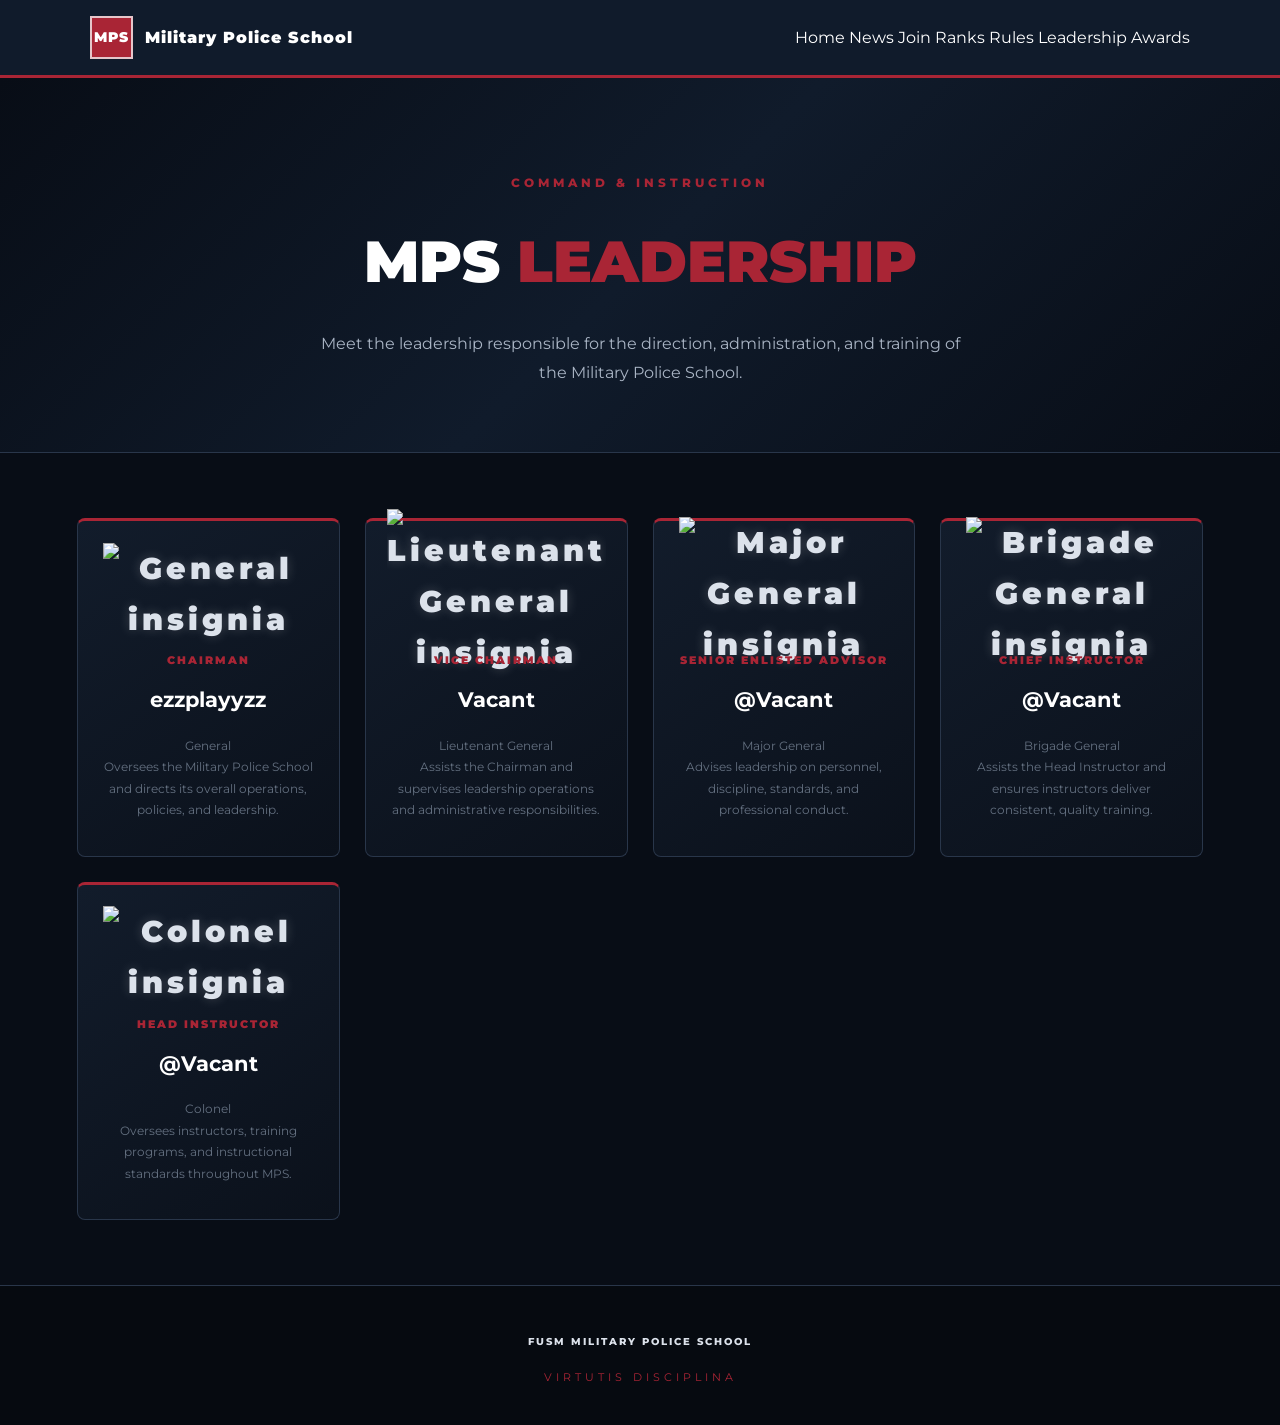
==== index.html @ f91bc8b9 "Update index.html" ====
<!DOCTYPE html>
<html lang="en">
<head>
  <meta charset="UTF-8">
  <meta name="viewport" content="width=device-width, initial-scale=1.0">

  <title>MPS | Leadership</title>

  <link rel="stylesheet" href="style.css">
</head>

<body>

<!-- NAVIGATION -->
<header class="topbar">
  <div class="brand">
    <span class="brand-mark">MPS</span>
    <span>Military Police School</span>
  </div>

  <nav class="nav-links">
    <a href="index.html">Home</a>
    <a href="news.html">News</a>
    <a href="join.html">Join</a>
    <a href="ranks.html">Ranks</a>
    <a href="rules.html">Rules</a>
    <a href="leadership.html" class="active">Leadership</a>
    <a href="awards.html">Awards</a>
  </nav>
</header>


<!-- LEADERSHIP HERO -->
<section class="leadership-hero">

  <span class="section-label">
    COMMAND & INSTRUCTION
  </span>

  <h1>MPS <span>LEADERSHIP</span></h1>

  <p>
    Meet the leadership responsible for the direction,
    administration, and training of the Military Police School.
  </p>

</section>


<!-- LEADERSHIP CARDS -->
<section class="leadership-section">

  <div class="leadership-grid">


    <!-- CHAIRMAN -->
    <div class="leader-card">

      <div class="leader-insignia">
        <img src="images/general.png"
             alt="General insignia">
      </div>

      <span class="leader-position">
        CHAIRMAN
      </span>

      <h2>ezzplayyzz</h2>

      <p class="leader-rank">
        General
      </p>

      <p class="leader-description">
        Oversees the Military Police School and directs
        its overall operations, policies, and leadership.
      </p>

    </div>


    <!-- VICE CHAIRMAN -->
    <div class="leader-card">

      <div class="leader-insignia">
        <img src="images/lieutenant-general.png"
             alt="Lieutenant General insignia">
      </div>

      <span class="leader-position">
        VICE CHAIRMAN
      </span>

      <h2>Vacant</h2>

      <p class="leader-rank">
        Lieutenant General
      </p>

      <p class="leader-description">
        Assists the Chairman and supervises leadership
        operations and administrative responsibilities.
      </p>

    </div>


    <!-- SENIOR ENLISTED ADVISOR -->
    <div class="leader-card">

      <div class="leader-insignia">
        <img src="images/major-general.png"
             alt="Major General insignia">
      </div>

      <span class="leader-position">
        SENIOR ENLISTED ADVISOR
      </span>

      <h2>@Vacant</h2>

      <p class="leader-rank">
        Major General
      </p>

      <p class="leader-description">
        Advises leadership on personnel, discipline,
        standards, and professional conduct.
      </p>

    </div>


    <!-- CHIEF INSTRUCTOR -->
    <div class="leader-card">

      <div class="leader-insignia">
        <img src="images/brigade-general.png"
             alt="Brigade General insignia">
      </div>

      <span class="leader-position">
        CHIEF INSTRUCTOR
      </span>

      <h2>@Vacant</h2>

      <p class="leader-rank">
        Brigade General
      </p>

      <p class="leader-description">
        Assists the Head Instructor and ensures instructors
        deliver consistent, quality training.
      </p>

    </div>


    <!-- HEAD INSTRUCTOR -->
    <div class="leader-card">

      <div class="leader-insignia">
        <img src="images/colonel.png"
             alt="Colonel insignia">
      </div>

      <span class="leader-position">
        HEAD INSTRUCTOR
      </span>

      <h2>@Vacant</h2>

      <p class="leader-rank">
        Colonel
      </p>

      <p class="leader-description">
        Oversees instructors, training programs,
        and instructional standards throughout MPS.
      </p>

    </div>


  </div>

</section>


<!-- FOOTER -->
<footer class="site-footer">

  <p>FUSM MILITARY POLICE SCHOOL</p>

  <span>VIRTUTIS DISCIPLINA</span>

</footer>

</body>
</html>
---- style.css ----
@import url('https://fonts.googleapis.com/css2?family=Montserrat:wght@400;500;600;700;800;900&display=swap');

:root {
  --navy: #101b2b;
  --navy-light: #19283d;
  --red: #a92535;
  --red-dark: #801c2a;
  --white: #ffffff;
  --light: #f2f4f7;
  --muted: #aeb8c5;
  --ink: #172235;
}

* {
  box-sizing: border-box;
  margin: 0;
  padding: 0;
}

html {
  scroll-behavior: smooth;
}

body {
  font-family: 'Montserrat', Arial, sans-serif;
  color: var(--ink);
  background: var(--white);
  line-height: 1.7;
}

a {
  color: inherit;
  text-decoration: none;
}

.topbar {
  min-height: 78px;
  padding: 0 7%;
  display: flex;
  align-items: center;
  justify-content: space-between;
  gap: 25px;
  background: var(--navy);
  color: var(--white);
  border-bottom: 3px solid var(--red);
  position: relative;
  z-index: 10;
}

.brand {
  display: flex;
  align-items: center;
  gap: 12px;
  font-weight: 900;
  letter-spacing: 1px;
}

.brand small {
  display: block;
  font-size: 9px;
  color: var(--muted);
  letter-spacing: 1.5px;
}

.brand-mark {
  width: 43px;
  height: 43px;
  display: grid;
  place-items: center;
  background: var(--red);
  border: 2px solid #e5c6ca;
  font-size: 14px;
  font-weight: 900;
}

.nav {
  display: flex;
  align-items: center;
  gap: 27px;
}

.nav a {
  color: #d5dce5;
  font-size: 11px;
  font-weight: 800;
  letter-spacing: 1px;
  text-transform: uppercase;
  padding: 28px 0;
  border-bottom: 3px solid transparent;
}

.nav a:hover,
.nav a.active {
  color: white;
  border-color: var(--red);
}

.menu-button {
  display: none;
  border: 0;
  background: transparent;
  color: white;
  font-size: 27px;
}

.hero {
  min-height: 570px;
  display: flex;
  align-items: center;
  padding: 80px 10%;
  color: white;
  background:
    linear-gradient(90deg, rgba(8, 16, 28, .97), rgba(8, 16, 28, .72)),
    linear-gradient(135deg, #263951, #111b2a);
  border-bottom: 6px solid var(--red);
}

.hero-content {
  max-width: 720px;
}

.eyebrow {
  color: var(--red);
  font-size: 10px;
  font-weight: 900;
  letter-spacing: 2.5px;
  margin-bottom: 12px;
}

.hero .eyebrow {
  color: #e2a4ac;
}

.hero h1,
.page-hero h1 {
  font-size: clamp(35px, 6vw, 66px);
  font-weight: 900;
  line-height: 1.08;
  letter-spacing: 1px;
}

.hero h1 span {
  color: #d44a5a;
}

.motto {
  margin-top: 22px;
  font-size: 13px;
  letter-spacing: 5px;
  font-weight: 800;
}

.hero-description {
  color: #cbd3dd;
  max-width: 520px;
  margin: 17px 0 28px;
  font-size: 14px;
}

.hero-actions {
  display: flex;
  flex-wrap: wrap;
  gap: 12px;
}

.button {
  display: inline-block;
  padding: 13px 22px;
  font-size: 10px;
  font-weight: 900;
  letter-spacing: 1.2px;
  text-transform: uppercase;
  transition: .2s;
}

.button-red {
  color: white;
  background: var(--red);
  border: 1px solid var(--red);
}

.button-red:hover {
  background: var(--red-dark);
}

.button-outline {
  color: white;
  border: 1px solid #aeb8c5;
}

.button-light {
  color: var(--navy);
  background: white;
}

.section {
  padding: 80px 8%;
  max-width: 1400px;
  margin: auto;
}

.section-heading {
  margin-bottom: 35px;
}

.section-heading h2 {
  color: var(--navy);
  font-size: clamp(24px, 4vw, 35px);
  font-weight: 900;
  line-height: 1.2;
}

.red-line {
  display: block;
  width: 55px;
  height: 4px;
  background: var(--red);
  margin-top: 17px;
}

.lead {
  max-width: 850px;
  color: #5c6675;
  font-size: 16px;
  margin-bottom: 35px;
}

.feature-grid,
.rank-grid,
.leader-grid {
  display: grid;
  grid-template-columns: repeat(3, minmax(0, 1fr));
  gap: 20px;
}

.feature-card,
.rank-card,
.leader-card {
  background: var(--light);
  border: 1px solid #e1e5eb;
  border-top: 4px solid var(--red);
  padding: 27px;
}

.feature-number,
.rank-number {
  color: var(--red);
  font-size: 12px;
  font-weight: 900;
  letter-spacing: 1.5px;
}

.feature-card h3,
.rank-card h3,
.leader-card h3 {
  color: var(--navy);
  font-size: 15px;
  font-weight: 900;
  line-height: 1.4;
  margin: 12px 0;
}

.feature-card p,
.rank-card p,
.leader-card p {
  color: #647080;
  font-size: 12px;
}

.callout {
  padding: 65px 8%;
  text-align: center;
  background: var(--navy);
  color: white;
}

.callout h2 {
  font-size: clamp(25px, 4vw, 38px);
  margin-bottom: 25px;
  font-weight: 900;
}

.callout .eyebrow {
  color: #e2a4ac;
}

.page-hero {
  padding: 75px 8%;
  background: linear-gradient(120deg, #101b2b, #25364d);
  color: white;
  border-bottom: 5px solid var(--red);
}

.page-hero h1 {
  font-size: clamp(30px, 5vw, 48px);
}

.page-hero p:last-child {
  color: #cbd3dd;
  max-width: 650px;
  margin-top: 15px;
  font-size: 13px;
}

.news-tools {
  display: flex;
  gap: 12px;
  margin-bottom: 25px;
}

.news-tools input,
.news-tools select {
  min-width: 0;
  padding: 13px;
  border: 1px solid #d6dce4;
  background: white;
  color: var(--ink);
  font: inherit;
  font-size: 12px;
}

.news-tools input {
  flex: 1;
}

.news-grid {
  display: grid;
  grid-template-columns: repeat(3, minmax(0, 1fr));
  gap: 20px;
}

.news-card {
  padding: 25px;
  background: var(--light);
  border: 1px solid #e1e5eb;
  border-bottom: 4px solid var(--red);
}

.tag {
  display: inline-block;
  background: #f0dfe2;
  color: var(--red-dark);
  padding: 5px 8px;
  font-size: 9px;
  font-weight: 900;
  letter-spacing: 1px;
}

.news-date {
  color: #8791a0;
  font-size: 9px;
  font-weight: 800;
  margin-top: 17px;
}

.news-card h3 {
  color: var(--navy);
  font-size: 16px;
  line-height: 1.4;
  margin: 9px 0;
}

.news-card p:last-child {
  color: #647080;
  font-size: 12px;
}

.empty-message,
.note {
  color: #6c7786;
  font-size: 12px;
  margin-top: 22px;
}

.info-panel {
  margin-top: 50px;
  padding: 35px;
  background: var(--navy);
  color: white;
}

.info-panel h2 {
  font-size: 27px;
  margin-bottom: 12px;
}

.info-panel p:not(.eyebrow) {
  color: #d2d9e2;
  font-size: 13px;
  margin-bottom: 15px;
}

.info-panel .button {
  margin-top: 10px;
}

.sub-heading {
  margin-top: 65px;
}

.rank-grid {
  grid-template-columns: repeat(3, minmax(0, 1fr));
}

.rank-card {
  min-height: 175px;
}

.rank-card h3 {
  font-size: 14px;
}

.leader-grid {
  grid-template-columns: repeat(4, minmax(0, 1fr));
}

.leader-card {
  text-align: center;
}

.leader-avatar {
  width: 75px;
  height: 75px;
  display: grid;
  place-items: center;
  margin: 0 auto 20px;
  background: var(--navy);
  border: 3px solid var(--red);
  border-radius: 50%;
  color: white;
  font-weight: 900;
}

footer {
  padding: 35px 8%;
  background: #0b1421;
  color: white;
  text-align: center;
}

.footer-brand {
  font-size: 18px;
  font-weight: 900;
  letter-spacing: 2px;
}

.footer-brand span {
  display: block;
  color: #c0c9d4;
  font-size: 10px;
  font-weight: 600;
  letter-spacing: 1px;
}

footer p {
  color: #d45a68;
  font-size: 10px;
  letter-spacing: 3px;
  margin: 12px 0;
}

footer small {
  color: #8591a0;
  font-size: 9px;
}

@media (max-width: 850px) {
  .topbar {
    padding: 0 5%;
    min-height: 70px;
  }

  .menu-button {
    display: block;
  }

  .nav {
    display: none;
    position: absolute;
    top: 70px;
    left: 0;
    right: 0;
    padding: 10px 5% 20px;
    background: var(--navy);
    flex-direction: column;
    align-items: stretch;
    gap: 0;
    border-top: 1px solid #344258;
  }

  .nav.open {
    display: flex;
  }

  .nav a {
    padding: 13px 0;
    border-bottom: 1px solid #344258;
  }

  .feature-grid,
  .rank-grid,
  .news-grid {
    grid-template-columns: repeat(2, minmax(0, 1fr));
  }

  .leader-grid {
    grid-template-columns: repeat(2, minmax(0, 1fr));
  }

  .hero {
    min-height: 490px;
    padding: 65px 7%;
  }
}

@media (max-width: 540px) {
  .section {
    padding: 55px 6%;
  }

  .feature-grid,
  .rank-grid,
  .news-grid,
  .leader-grid {
    grid-template-columns: 1fr;
  }

  .news-tools {
    flex-direction: column;
  }

  .hero {
    min-height: 460px;
    padding: 55px 6%;
  }

  .page-hero {
    padding: 55px 6%;
  }

  .info-panel {
    padding: 25px;
  }
}




/* SCHOOL RULES PAGE */

.rules-grid {
  display: grid;
  grid-template-columns: repeat(2, minmax(0, 1fr));
  gap: 22px;
}

.rule-card {
  background: #101a2b;
  border: 1px solid #29364a;
  border-left: 4px solid #a71924;
  border-radius: 8px;
  padding: 25px;
}

.rule-number {
  color: #d0444d;
  font-size: 13px;
  font-weight: 800;
  letter-spacing: 2px;
}

.rule-card h3 {
  color: #ffffff;
  margin: 12px 0;
  font-size: 19px;
}

.rule-card ul {
  color: #b8c1cf;
  padding-left: 20px;
  line-height: 1.8;
}

.rule-card li {
  margin-bottom: 5px;
}

.rules-warning {
  margin-top: 30px;
  padding: 25px;
  background: #21151a;
  border: 1px solid #713039;
  border-radius: 8px;
}

.rules-warning h3 {
  color: #e0525b;
  margin-top: 0;
}

.rules-warning p {
  color: #d1d5dc;
  line-height: 1.7;
}

@media (max-width: 700px) {
  .rules-grid {
    grid-template-columns: 1fr;
  }
}


/* ==============================
   MPS MEDALS & AWARDS
================================ */

.awards-section {
  background: var(--navy);
  color: white;
  padding: 80px 8%;
}

.awards-header {
  text-align: center;
  margin-bottom: 45px;
}

.awards-header h2 {
  font-size: clamp(28px, 5vw, 45px);
  font-weight: 900;
  letter-spacing: 2px;
}

.awards-header p {
  color: var(--muted);
  font-size: 13px;
  margin-top: 10px;
}

.awards-grid {
  display: grid;
  grid-template-columns: repeat(3, minmax(0, 1fr));
  gap: 20px;
}

.award-card {
  background: var(--navy-light);
  border: 1px solid #344258;
  border-top: 4px solid var(--red);
  padding: 25px;
  text-align: center;
  transition: .2s;
}

.award-card:hover {
  border-color: var(--red);
  transform: translateY(-4px);
}

.award-number {
  color: #d45a68;
  font-size: 10px;
  font-weight: 900;
  letter-spacing: 2px;
  display: block;
  margin: 18px 0 8px;
}

.award-card h3 {
  font-size: 14px;
  color: white;
  margin-bottom: 10px;
  line-height: 1.4;
}

.award-card p {
  color: #b8c1cf;
  font-size: 11px;
}

/* RIBBON BARS */

.ribbon {
  height: 36px;
  width: 180px;
  max-width: 100%;
  margin: auto;
  border: 1px solid #657184;
  box-shadow: 0 4px 8px #00000040;
}

/* 15 DISTINCT RIBBON PATTERNS */

.ribbon-01 { background: repeating-linear-gradient(90deg,#102d66 0 30%,#eee 30% 35%,#102d66 35% 65%,#eee 65% 70%,#102d66 70%); }
.ribbon-02 { background: linear-gradient(90deg,#102d66 0 35%,white 35% 65%,#102d66 65%); }
.ribbon-03 { background: linear-gradient(90deg,#111 0 30%,#b71927 30% 40%,white 40% 60%,#b71927 60% 70%,#111 70%); }
.ribbon-04 { background: repeating-linear-gradient(90deg,#102d66 0 20%,#d4af37 20% 25%,#102d66 25% 75%,#d4af37 75% 80%,#102d66 80%); }
.ribbon-05 { background: linear-gradient(90deg,#102d66 0 25%,white 25% 35%,#d4af37 35% 65%,white 65% 75%,#102d66 75%); }
.ribbon-06 { background: repeating-linear-gradient(90deg,#102d66 0 45%,white 45% 50%,#102d66 50%); }
.ribbon-07 { background: linear-gradient(90deg,#102d66 0 45%,white 45% 55%,#102d66 55%); }
.ribbon-08 { background: linear-gradient(90deg,#102d66 0 25%,#b71927 25% 35%,white 35% 65%,#b71927 65% 75%,#102d66 75%); }
.ribbon-09 { background: repeating-linear-gradient(90deg,#102d66 0 20%,#d4af37 20% 25%,#102d66 25% 75%,#d4af37 75% 80%,#102d66 80%); }
.ribbon-10 { background: linear-gradient(90deg,#111 0 20%,white 20% 30%,#b71927 30% 70%,white 70% 80%,#111 80%); }
.ribbon-11 { background: repeating-linear-gradient(90deg,#102d66 0 30%,white 30% 35%,#102d66 35% 65%,white 65% 70%,#102d66 70%); }
.ribbon-12 { background: linear-gradient(90deg,#102d66 0 20%,#d4af37 20% 30%,white 30% 40%,#102d66 40% 60%,white 60% 70%,#d4af37 70% 80%,#102d66 80%); }
.ribbon-13 { background: linear-gradient(90deg,#102d66 0 40%,#b71927 40% 60%,white 60% 70%,#102d66 70%); }
.ribbon-14 { background: repeating-linear-gradient(90deg,#102d66 0 20%,#d4af37 20% 25%,#102d66 25% 30%,#d4af37 30% 35%,#102d66 35%); }
.ribbon-15 { background: linear-gradient(90deg,#102d66 0 20%,white 20% 30%,#b71927 30% 40%,white 40% 50%,#102d66 50% 60%,white 60% 70%,#b71927 70% 80%,white 80% 90%,#102d66 90%); }

.awards-footer {
  text-align: center;
  margin-top: 50px;
  padding-top: 25px;
  border-top: 1px solid #344258;
  color: #d45a68;
  letter-spacing: 3px;
  font-size: 11px;
}

@media (max-width: 850px) {
  .awards-grid {
    grid-template-columns: repeat(2, minmax(0, 1fr));
  }
}

@media (max-width: 540px) {
  .awards-grid {
    grid-template-columns: 1fr;
  }
}


/* ==============================
   MPS LEADERSHIP PAGE
================================ */

.leadership-hero {
  text-align: center;
  padding: 90px 20px 65px;
  background:
    linear-gradient(135deg, #080d16, #101b2b, #080d16);
  border-bottom: 1px solid #29364a;
}

.section-label {
  color: #a92535;
  font-size: 12px;
  font-weight: 800;
  letter-spacing: 4px;
}

.leadership-hero h1 {
  font-size: clamp(32px, 6vw, 58px);
  color: #ffffff;
  margin: 18px 0;
  font-weight: 900;
}

.leadership-hero h1 span {
  color: #a92535;
}

.leadership-hero p {
  max-width: 650px;
  margin: 0 auto;
  color: #aab5c5;
  line-height: 1.8;
}

.leadership-section {
  padding: 65px 6%;
  background: #080d16;
}

.leadership-grid {
  max-width: 1250px;
  margin: auto;
  display: grid;
  grid-template-columns: repeat(auto-fit, minmax(240px, 1fr));
  gap: 25px;
}

.leader-card {
  background: linear-gradient(145deg, #121c2b, #0b111b);
  border: 1px solid #29364a;
  border-top: 3px solid #a92535;
  padding: 35px 25px;
  text-align: center;
  border-radius: 8px;
  transition: transform 0.25s, border-color 0.25s;
}

.leader-card:hover {
  transform: translateY(-6px);
  border-color: #a92535;
}

.leader-insignia {
  height: 75px;
  display: flex;
  align-items: center;
  justify-content: center;
  color: #dce2eb;
  font-size: 30px;
  font-weight: 900;
  letter-spacing: 4px;
  text-shadow: 0 0 12px rgba(255,255,255,0.2);
}

.leader-position {
  display: block;
  color: #a92535;
  font-size: 11px;
  font-weight: 900;
  letter-spacing: 2px;
  margin: 20px 0 12px;
}

.leader-card h2 {
  color: #ffffff;
  font-size: 21px;
  margin: 0 0 18px;
}

.leader-description {
  color: #aab5c5;
  font-size: 13px;
  line-height: 1.8;
}

.site-footer {
  text-align: center;
  padding: 35px 20px;
  background: #060a10;
  border-top: 1px solid #29364a;
}

.site-footer p {
  color: #dce2eb;
  font-weight: 800;
  letter-spacing: 2px;
}

.site-footer span {
  color: #a92535;
  font-size: 11px;
  letter-spacing: 4px;
}
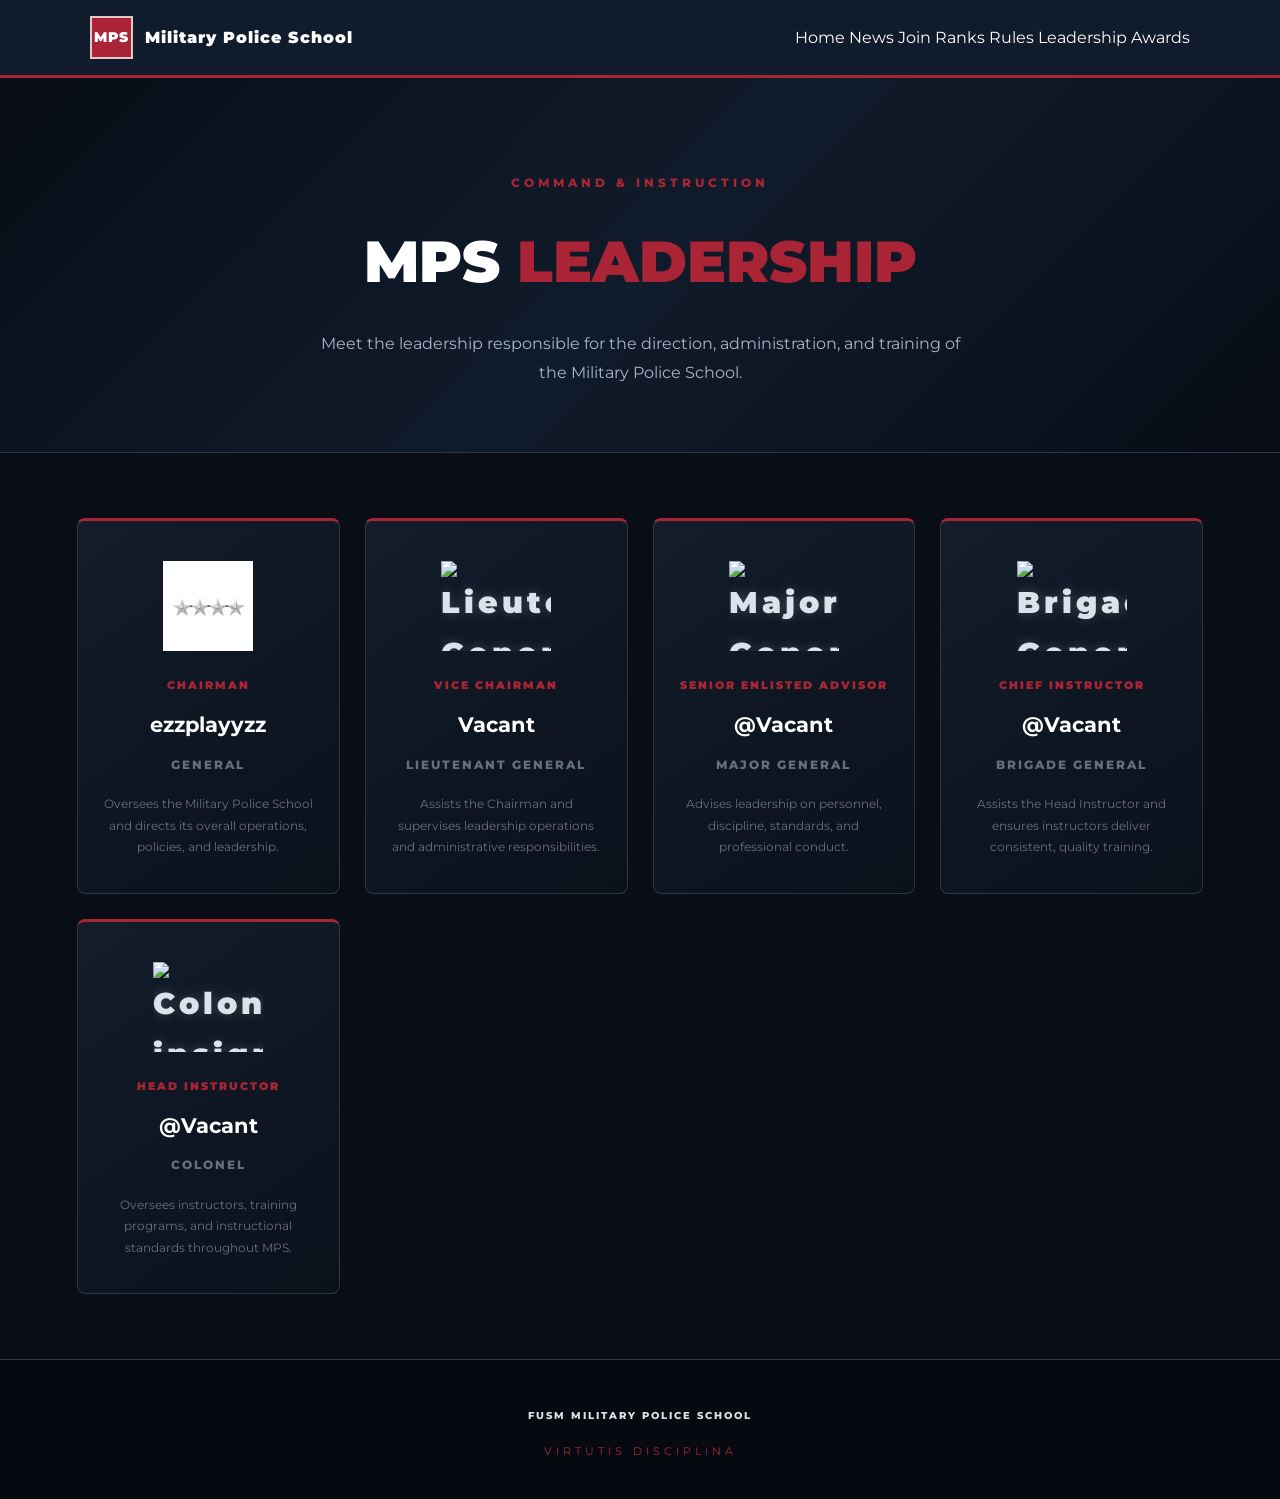
==== commit cc96e783: "Update index.html" ====
--- a/index.html
+++ b/index.html
@@ -58,8 +58,8 @@
     <div class="leader-card">
 
       <div class="leader-insignia">
-        <img src="images/general.png"
-             alt="General insignia">
+        <img src="images/general.jpeg"
+     alt="General insignia">
       </div>
 
       <span class="leader-position">
--- a/style.css
+++ b/style.css
@@ -846,3 +846,177 @@
   font-size: 11px;
   letter-spacing: 4px;
 }
+
+
+/* ==============================
+   MPS LEADERSHIP PAGE
+================================ */
+
+.leadership-hero {
+  text-align: center;
+  padding: 90px 20px 65px;
+  background: linear-gradient(
+    135deg,
+    #080d16,
+    #101b2b,
+    #080d16
+  );
+  border-bottom: 1px solid #29364a;
+}
+
+.section-label {
+  color: #a92535;
+  font-size: 12px;
+  font-weight: 800;
+  letter-spacing: 4px;
+}
+
+.leadership-hero h1 {
+  font-size: clamp(32px, 6vw, 58px);
+  color: #ffffff;
+  margin: 18px 0;
+  font-weight: 900;
+}
+
+.leadership-hero h1 span {
+  color: #a92535;
+}
+
+.leadership-hero p {
+  max-width: 650px;
+  margin: 0 auto;
+  color: #aab5c5;
+  line-height: 1.8;
+}
+
+/* LEADERSHIP GRID */
+
+.leadership-section {
+  padding: 65px 6%;
+  background: #080d16;
+}
+
+.leadership-grid {
+  max-width: 1250px;
+  margin: auto;
+  display: grid;
+  grid-template-columns: repeat(
+    auto-fit,
+    minmax(240px, 1fr)
+  );
+  gap: 25px;
+}
+
+/* LEADERSHIP CARDS */
+
+.leader-card {
+  background: linear-gradient(
+    145deg,
+    #121c2b,
+    #0b111b
+  );
+  border: 1px solid #29364a;
+  border-top: 3px solid #a92535;
+  padding: 35px 25px;
+  text-align: center;
+  border-radius: 8px;
+  transition: transform 0.25s, border-color 0.25s;
+}
+
+.leader-card:hover {
+  transform: translateY(-6px);
+  border-color: #a92535;
+}
+
+/* RANK INSIGNIAS */
+
+.leader-insignia {
+  height: 100px;
+  display: flex;
+  align-items: center;
+  justify-content: center;
+}
+
+.leader-insignia img {
+  width: 110px;
+  height: 90px;
+  object-fit: contain;
+  display: block;
+  margin: auto;
+}
+
+/* POSITION */
+
+.leader-position {
+  display: block;
+  color: #a92535;
+  font-size: 11px;
+  font-weight: 900;
+  letter-spacing: 2px;
+  margin: 20px 0 12px;
+}
+
+/* USERNAME */
+
+.leader-card h2 {
+  color: #ffffff;
+  font-size: 21px;
+  margin: 0 0 12px;
+}
+
+/* MILITARY RANK */
+
+.leader-rank {
+  color: #dce2eb;
+  font-size: 13px;
+  font-weight: 800;
+  letter-spacing: 2px;
+  text-transform: uppercase;
+  margin-bottom: 18px;
+}
+
+/* DESCRIPTION */
+
+.leader-description {
+  color: #aab5c5;
+  font-size: 13px;
+  line-height: 1.8;
+}
+
+/* FOOTER */
+
+.site-footer {
+  text-align: center;
+  padding: 35px 20px;
+  background: #060a10;
+  border-top: 1px solid #29364a;
+}
+
+.site-footer p {
+  color: #dce2eb;
+  font-weight: 800;
+  letter-spacing: 2px;
+}
+
+.site-footer span {
+  color: #a92535;
+  font-size: 11px;
+  letter-spacing: 4px;
+}
+
+/* MOBILE */
+
+@media (max-width: 600px) {
+  .leadership-hero {
+    padding: 65px 20px;
+  }
+
+  .leadership-section {
+    padding: 40px 20px;
+  }
+
+  .leadership-grid {
+    grid-template-columns: 1fr;
+  }
+}
+
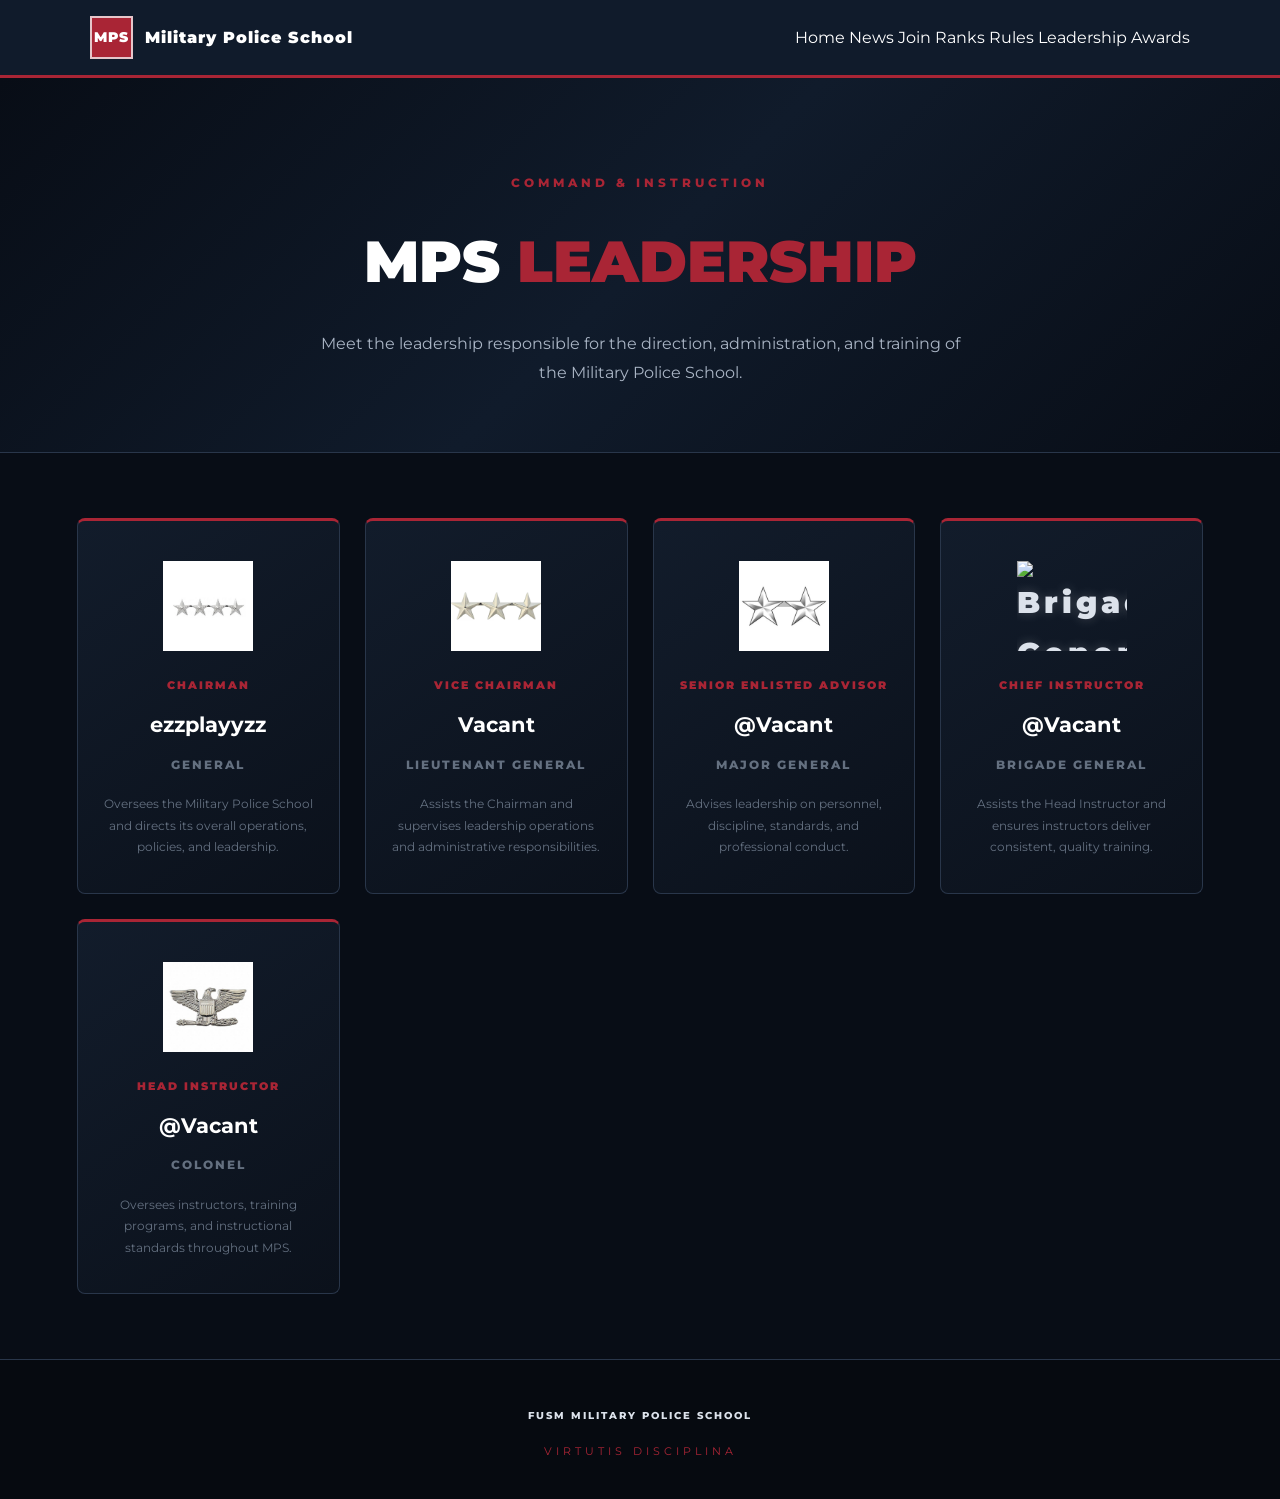
==== commit 19f41387: "Update index.html" ====
--- a/index.html
+++ b/index.html
@@ -83,10 +83,13 @@
     <!-- VICE CHAIRMAN -->
     <div class="leader-card">
 
-      <div class="leader-insignia">
-        <img src="images/lieutenant-general.png"
-             alt="Lieutenant General insignia">
-      </div>
+      <!-- VICE CHAIRMAN -->
+
+<div class="leader-insignia">
+  
+  <img src="images/lieutenant-general.jpeg" 
+    alt="Lieutenant General insignia">
+</div>
 
       <span class="leader-position">
         VICE CHAIRMAN
@@ -110,9 +113,10 @@
     <div class="leader-card">
 
       <div class="leader-insignia">
-        <img src="images/major-general.png"
-             alt="Major General insignia">
-      </div>
+
+  <img src="images/major-general.jpeg" alt="Major General insignia">
+
+</div>
 
       <span class="leader-position">
         SENIOR ENLISTED ADVISOR
@@ -135,10 +139,13 @@
     <!-- CHIEF INSTRUCTOR -->
     <div class="leader-card">
 
-      <div class="leader-insignia">
-        <img src="images/brigade-general.png"
-             alt="Brigade General insignia">
-      </div>
+      <!-- CHIEF INSTRUCTOR -->
+
+<div class="leader-insignia">
+
+  <img src="images/brigade-general.jpeg" alt="Brigade General insignia">
+
+</div>
 
       <span class="leader-position">
         CHIEF INSTRUCTOR
@@ -162,9 +169,10 @@
     <div class="leader-card">
 
       <div class="leader-insignia">
-        <img src="images/colonel.png"
-             alt="Colonel insignia">
-      </div>
+
+  <img src="images/colonel.jpeg"
+       alt="Colonel insignia">
+</div>
 
       <span class="leader-position">
         HEAD INSTRUCTOR
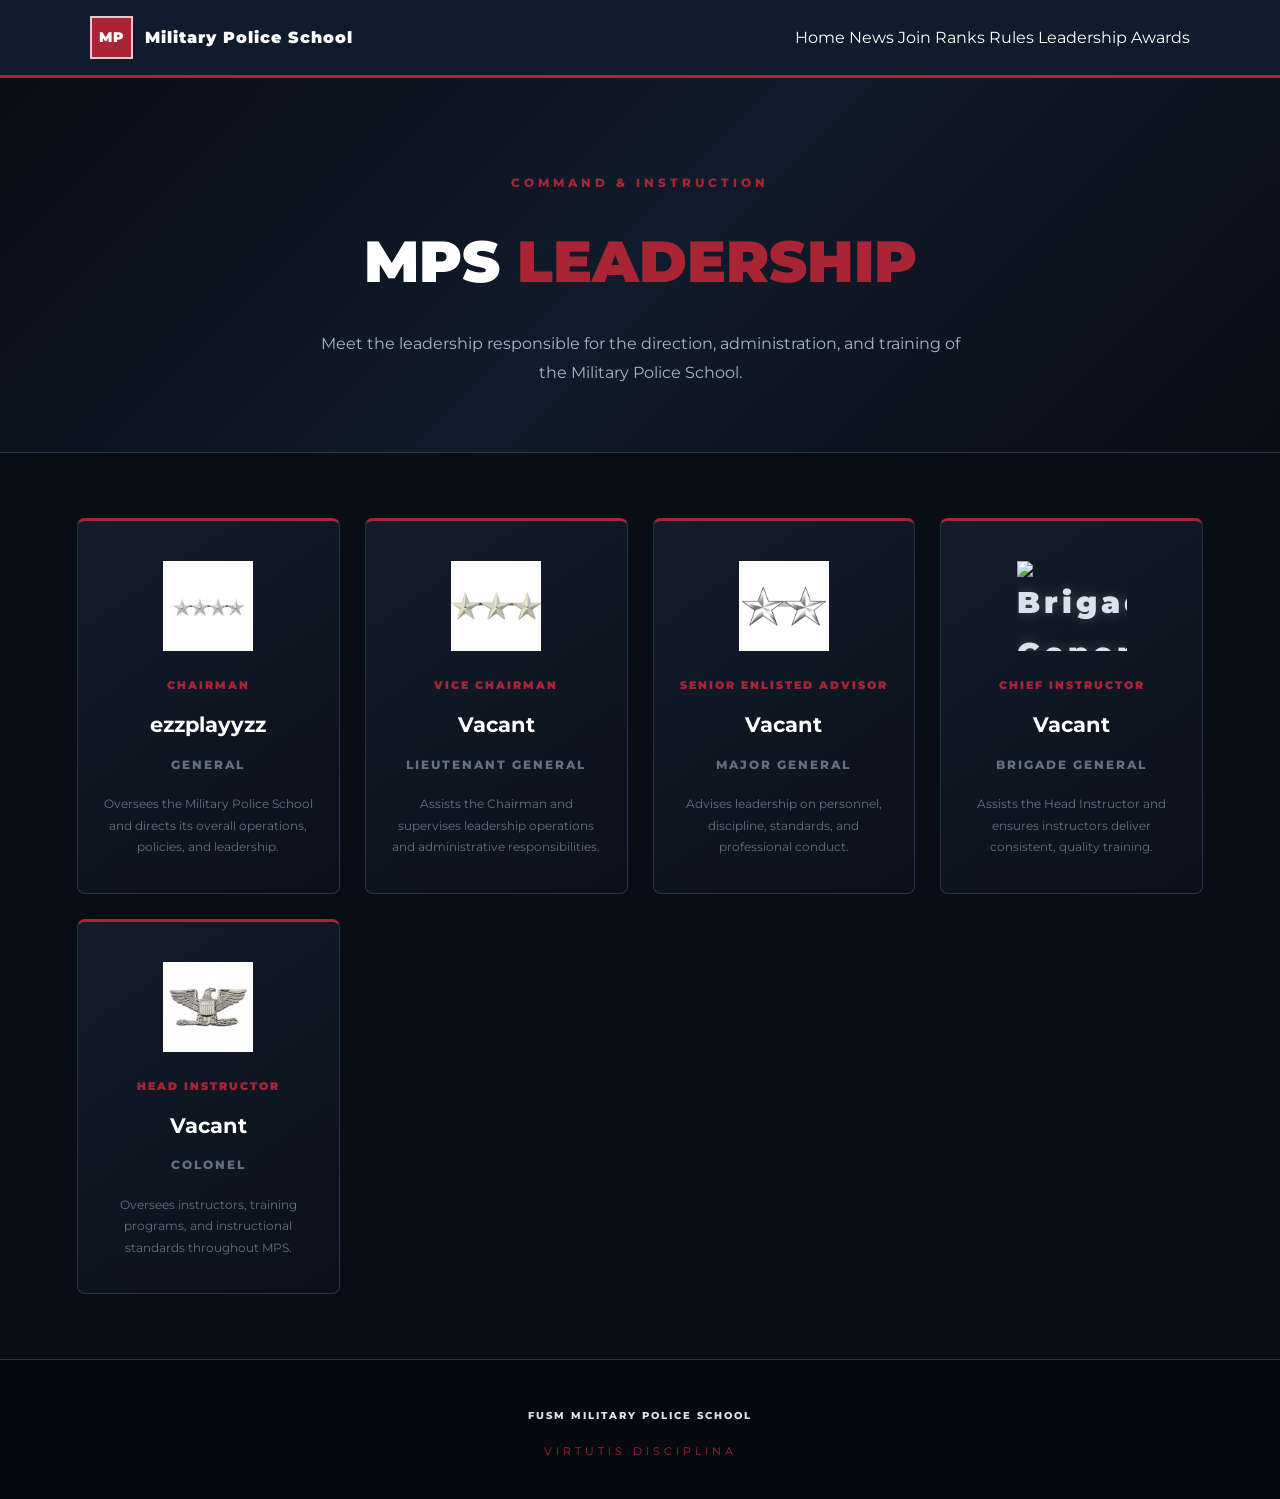
==== commit 2150bbac: "Update index.html" ====
--- a/index.html
+++ b/index.html
@@ -15,7 +15,7 @@
 <!-- NAVIGATION -->
 <header class="topbar">
   <div class="brand">
-    <span class="brand-mark">MPS</span>
+    <span class="brand-mark">MP</span>
     <span>Military Police School</span>
   </div>
 
@@ -122,7 +122,7 @@
         SENIOR ENLISTED ADVISOR
       </span>
 
-      <h2>@Vacant</h2>
+      <h2>Vacant</h2>
 
       <p class="leader-rank">
         Major General
@@ -151,7 +151,7 @@
         CHIEF INSTRUCTOR
       </span>
 
-      <h2>@Vacant</h2>
+      <h2>Vacant</h2>
 
       <p class="leader-rank">
         Brigade General
@@ -178,7 +178,7 @@
         HEAD INSTRUCTOR
       </span>
 
-      <h2>@Vacant</h2>
+      <h2>Vacant</h2>
 
       <p class="leader-rank">
         Colonel
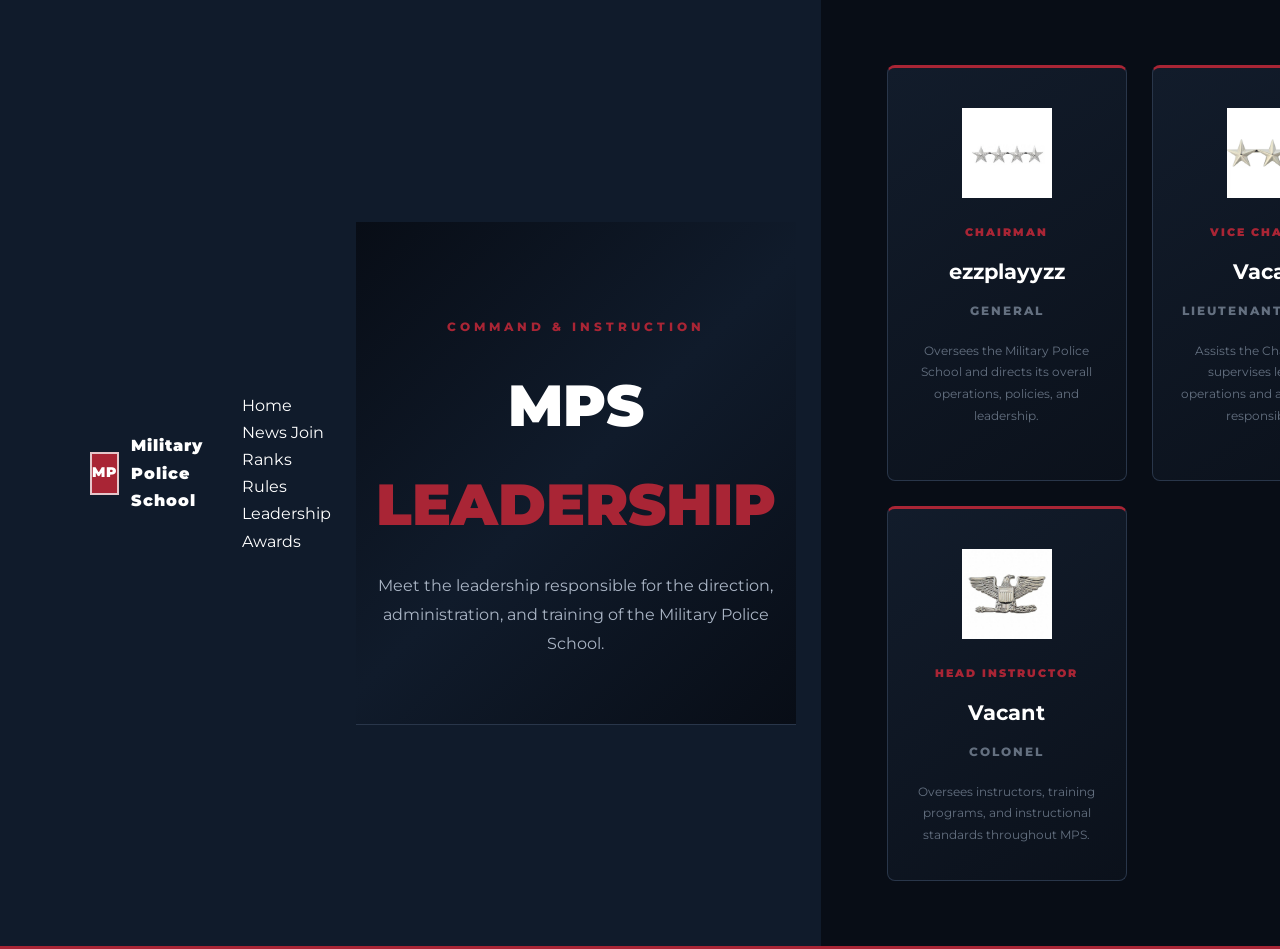
==== commit bebb02db: "Update index.html" ====
--- a/index.html
+++ b/index.html
@@ -19,16 +19,17 @@
     <span>Military Police School</span>
   </div>
 
-  <nav class="nav-links">
-    <a href="index.html">Home</a>
+  
+<nav class="navbar">
+    <a href="index.html" class="active">Home</a>
     <a href="news.html">News</a>
     <a href="join.html">Join</a>
     <a href="ranks.html">Ranks</a>
     <a href="rules.html">Rules</a>
-    <a href="leadership.html" class="active">Leadership</a>
+    <a href="leadership.html">Leadership</a>
     <a href="awards.html">Awards</a>
-  </nav>
-</header>
+</nav>
+
 
 
 <!-- LEADERSHIP HERO -->
--- a/style.css
+++ b/style.css
@@ -1,4 +1,5 @@
 @import url('https://fonts.googleapis.com/css2?family=Montserrat:wght@400;500;600;700;800;900&display=swap');
+@import url('https://fonts.googleapis.com/css2?family=Oswald:wght@400;500;600;700&display=swap');
 
 :root {
   --navy: #101b2b;
@@ -73,27 +74,41 @@
   font-weight: 900;
 }
 
+
+/* MAIN NAVIGATION */
 .nav {
   display: flex;
   align-items: center;
-  gap: 27px;
+  gap: 28px;
 }
 
 .nav a {
+  position: relative;
+  color: #ffffff;
+  font-family: 'Oswald', sans-serif;
+  font-size: 28px;
+  font-weight: 700;
+  letter-spacing: 0;
+  text-transform: none;
+  padding: 15px 0 20px;
+  border-bottom: none;
+  white-space: nowrap;
+}
+
+.nav a:hover {
   color: #d5dce5;
-  font-size: 11px;
-  font-weight: 800;
-  letter-spacing: 1px;
-  text-transform: uppercase;
-  padding: 28px 0;
-  border-bottom: 3px solid transparent;
-}
-
-.nav a:hover,
-.nav a.active {
-  color: white;
-  border-color: var(--red);
-}
+}
+
+.nav a.active::after {
+  content: "";
+  position: absolute;
+  bottom: 0;
+  left: 0;
+  width: 100%;
+  height: 5px;
+  background: #a92535;
+}
+
 
 .menu-button {
   display: none;
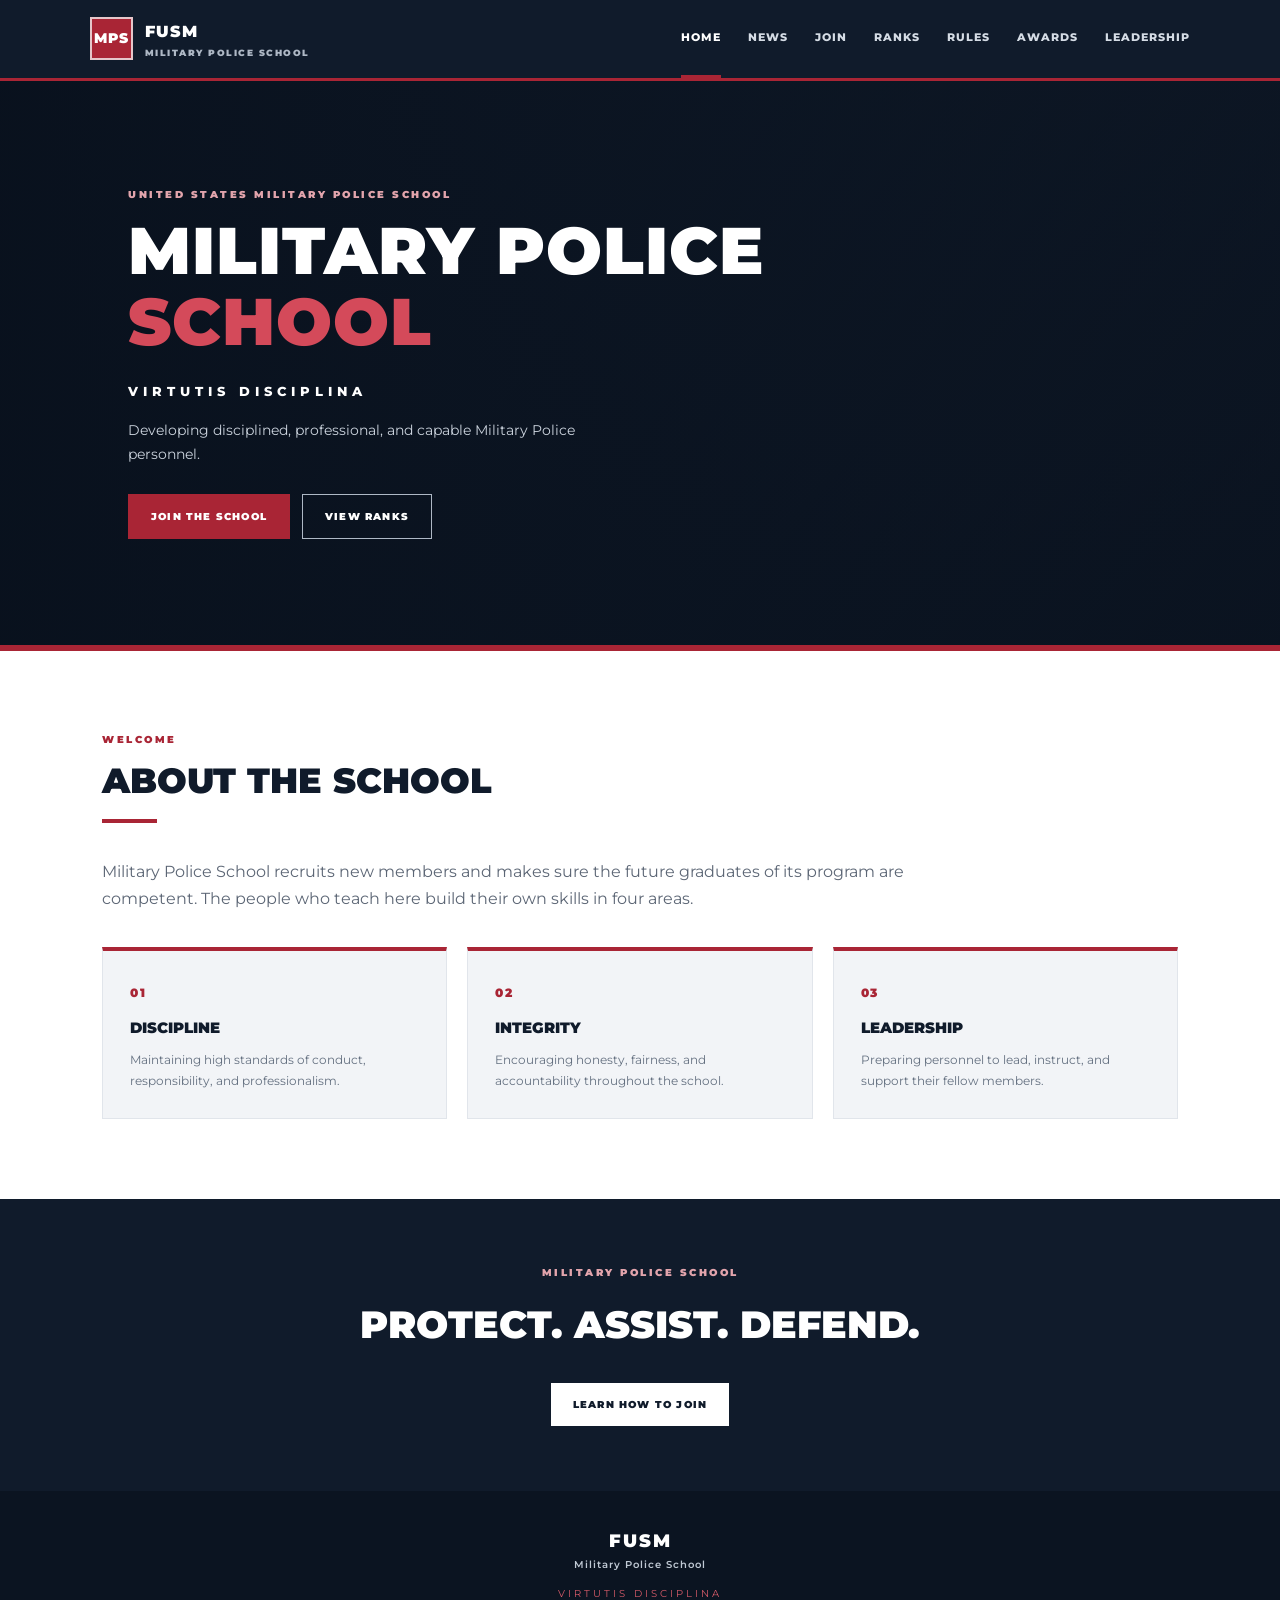
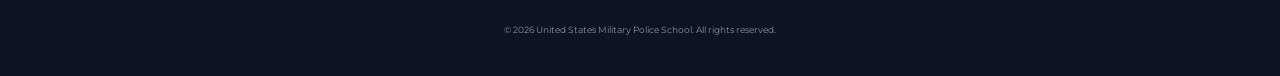
==== commit 752b4b85: "Update index.html" ====
--- a/index.html
+++ b/index.html
@@ -1,211 +1,85 @@
-
 <!DOCTYPE html>
 <html lang="en">
 <head>
   <meta charset="UTF-8">
   <meta name="viewport" content="width=device-width, initial-scale=1.0">
+  <title>FUSM | Military Police School</title>
+  <link rel="stylesheet" href="style.css">
+  <script src="script.js" defer></script>
+</head>
+<body>
+  <header class="topbar">
+    <a class="brand" href="index.html">
+      <span class="brand-mark">MPS</span>
+      <span>FUSM <small>MILITARY POLICE SCHOOL</small></span>
+    </a>
+    <button class="menu-button" aria-label="Toggle navigation">☰</button>
+    <nav class="nav">
+      <a class="active" href="index.html">Home</a>
+      <a href="news.html">News</a>
+      <a href="join.html">Join</a>
+      <a href="ranks.html">Ranks</a>
+      <a href="rules.html">Rules</a>
+       <a href="awards.html">Awards</a>
+      <a href="leadership.html">Leadership</a>
+    </nav>
+  </header>
 
-  <title>MPS | Leadership</title>
+  <main>
+    <section class="hero">
+      <div class="hero-content">
+        <p class="eyebrow">UNITED STATES MILITARY POLICE SCHOOL</p>
+        <h1>MILITARY POLICE<br><span>SCHOOL</span></h1>
+        <p class="motto">VIRTUTIS DISCIPLINA</p>
+        <p class="hero-description">
+          Developing disciplined, professional, and capable Military Police personnel.
+        </p>
+        <div class="hero-actions">
+          <a class="button button-red" href="join.html">Join the School</a>
+          <a class="button button-outline" href="ranks.html">View Ranks</a>
+        </div>
+      </div>
+    </section>
 
-  <link rel="stylesheet" href="style.css">
-</head>
+    <section class="section intro-section">
+      <div class="section-heading">
+        <p class="eyebrow">WELCOME</p>
+        <h2>ABOUT THE SCHOOL</h2>
+        <span class="red-line"></span>
+      </div>
+      <p class="lead">
+        Military Police School recruits new members and makes sure the future graduates of its program are competent. The people who teach here build their own skills in four areas.
+      </p>
+      <div class="feature-grid">
+        <article class="feature-card">
+          <span class="feature-number">01</span>
+          <h3>DISCIPLINE</h3>
+          <p>Maintaining high standards of conduct, responsibility, and professionalism.</p>
+        </article>
+        <article class="feature-card">
+          <span class="feature-number">02</span>
+          <h3>INTEGRITY</h3>
+          <p>Encouraging honesty, fairness, and accountability throughout the school.</p>
+        </article>
+        <article class="feature-card">
+          <span class="feature-number">03</span>
+          <h3>LEADERSHIP</h3>
+          <p>Preparing personnel to lead, instruct, and support their fellow members.</p>
+        </article>
+      </div>
+    </section>
 
-<body>
+    <section class="callout">
+      <p class="eyebrow">MILITARY POLICE SCHOOL</p>
+      <h2>PROTECT. ASSIST. DEFEND.</h2>
+      <a class="button button-light" href="join.html">Learn How to Join</a>
+    </section>
+  </main>
 
-<!-- NAVIGATION -->
-<header class="topbar">
-  <div class="brand">
-    <span class="brand-mark">MP</span>
-    <span>Military Police School</span>
-  </div>
-
-  
-<nav class="navbar">
-    <a href="index.html" class="active">Home</a>
-    <a href="news.html">News</a>
-    <a href="join.html">Join</a>
-    <a href="ranks.html">Ranks</a>
-    <a href="rules.html">Rules</a>
-    <a href="leadership.html">Leadership</a>
-    <a href="awards.html">Awards</a>
-</nav>
-
-
-
-<!-- LEADERSHIP HERO -->
-<section class="leadership-hero">
-
-  <span class="section-label">
-    COMMAND & INSTRUCTION
-  </span>
-
-  <h1>MPS <span>LEADERSHIP</span></h1>
-
-  <p>
-    Meet the leadership responsible for the direction,
-    administration, and training of the Military Police School.
-  </p>
-
-</section>
-
-
-<!-- LEADERSHIP CARDS -->
-<section class="leadership-section">
-
-  <div class="leadership-grid">
-
-
-    <!-- CHAIRMAN -->
-    <div class="leader-card">
-
-      <div class="leader-insignia">
-        <img src="images/general.jpeg"
-     alt="General insignia">
-      </div>
-
-      <span class="leader-position">
-        CHAIRMAN
-      </span>
-
-      <h2>ezzplayyzz</h2>
-
-      <p class="leader-rank">
-        General
-      </p>
-
-      <p class="leader-description">
-        Oversees the Military Police School and directs
-        its overall operations, policies, and leadership.
-      </p>
-
-    </div>
-
-
-    <!-- VICE CHAIRMAN -->
-    <div class="leader-card">
-
-      <!-- VICE CHAIRMAN -->
-
-<div class="leader-insignia">
-  
-  <img src="images/lieutenant-general.jpeg" 
-    alt="Lieutenant General insignia">
-</div>
-
-      <span class="leader-position">
-        VICE CHAIRMAN
-      </span>
-
-      <h2>Vacant</h2>
-
-      <p class="leader-rank">
-        Lieutenant General
-      </p>
-
-      <p class="leader-description">
-        Assists the Chairman and supervises leadership
-        operations and administrative responsibilities.
-      </p>
-
-    </div>
-
-
-    <!-- SENIOR ENLISTED ADVISOR -->
-    <div class="leader-card">
-
-      <div class="leader-insignia">
-
-  <img src="images/major-general.jpeg" alt="Major General insignia">
-
-</div>
-
-      <span class="leader-position">
-        SENIOR ENLISTED ADVISOR
-      </span>
-
-      <h2>Vacant</h2>
-
-      <p class="leader-rank">
-        Major General
-      </p>
-
-      <p class="leader-description">
-        Advises leadership on personnel, discipline,
-        standards, and professional conduct.
-      </p>
-
-    </div>
-
-
-    <!-- CHIEF INSTRUCTOR -->
-    <div class="leader-card">
-
-      <!-- CHIEF INSTRUCTOR -->
-
-<div class="leader-insignia">
-
-  <img src="images/brigade-general.jpeg" alt="Brigade General insignia">
-
-</div>
-
-      <span class="leader-position">
-        CHIEF INSTRUCTOR
-      </span>
-
-      <h2>Vacant</h2>
-
-      <p class="leader-rank">
-        Brigade General
-      </p>
-
-      <p class="leader-description">
-        Assists the Head Instructor and ensures instructors
-        deliver consistent, quality training.
-      </p>
-
-    </div>
-
-
-    <!-- HEAD INSTRUCTOR -->
-    <div class="leader-card">
-
-      <div class="leader-insignia">
-
-  <img src="images/colonel.jpeg"
-       alt="Colonel insignia">
-</div>
-
-      <span class="leader-position">
-        HEAD INSTRUCTOR
-      </span>
-
-      <h2>Vacant</h2>
-
-      <p class="leader-rank">
-        Colonel
-      </p>
-
-      <p class="leader-description">
-        Oversees instructors, training programs,
-        and instructional standards throughout MPS.
-      </p>
-
-    </div>
-
-
-  </div>
-
-</section>
-
-
-<!-- FOOTER -->
-<footer class="site-footer">
-
-  <p>FUSM MILITARY POLICE SCHOOL</p>
-
-  <span>VIRTUTIS DISCIPLINA</span>
-
-</footer>
-
+  <footer>
+    <div class="footer-brand">FUSM <span>Military Police School</span></div>
+    <p>VIRTUTIS DISCIPLINA</p>
+    <small>© 2026 United States Military Police School. All rights reserved.</small>
+  </footer>
 </body>
 </html>
--- a/style.css
+++ b/style.css
@@ -1,5 +1,4 @@
 @import url('https://fonts.googleapis.com/css2?family=Montserrat:wght@400;500;600;700;800;900&display=swap');
-@import url('https://fonts.googleapis.com/css2?family=Oswald:wght@400;500;600;700&display=swap');
 
 :root {
   --navy: #101b2b;
@@ -75,38 +74,26 @@
 }
 
 
-/* MAIN NAVIGATION */
 .nav {
   display: flex;
   align-items: center;
-  gap: 28px;
+  gap: 27px;
 }
 
 .nav a {
-  position: relative;
-  color: #ffffff;
-  font-family: 'Oswald', sans-serif;
-  font-size: 28px;
-  font-weight: 700;
-  letter-spacing: 0;
-  text-transform: none;
-  padding: 15px 0 20px;
-  border-bottom: none;
-  white-space: nowrap;
-}
-
-.nav a:hover {
   color: #d5dce5;
-}
-
-.nav a.active::after {
-  content: "";
-  position: absolute;
-  bottom: 0;
-  left: 0;
-  width: 100%;
-  height: 5px;
-  background: #a92535;
+  font-size: 11px;
+  font-weight: 800;
+  letter-spacing: 1px;
+  text-transform: uppercase;
+  padding: 28px 0;
+  border-bottom: 3px solid transparent;
+}
+
+.nav a:hover,
+.nav a.active {
+  color: white;
+  border-color: var(--red);
 }
 
 
@@ -1035,3 +1022,71 @@
   }
 }
 
+
+/* ==============================
+   MOBILE WEBSITE FIX
+================================ */
+
+@media (max-width: 768px) {
+
+  html, body {
+    width: 100%;
+    overflow-x: hidden;
+  }
+
+  .topbar {
+    width: 100%;
+    padding: 15px 5%;
+    flex-wrap: wrap;
+  }
+
+  .nav {
+    width: 100%;
+  }
+
+  .section,
+  .leadership-section,
+  .awards-section {
+    width: 100%;
+    padding: 45px 5%;
+  }
+
+  .leadership-grid {
+    width: 100%;
+    grid-template-columns: 1fr;
+  }
+
+  .leader-card {
+    width: 100%;
+    max-width: 100%;
+  }
+
+  .leader-insignia img {
+    max-width: 100%;
+    object-fit: contain;
+  }
+
+  .hero,
+  .page-hero,
+  .leadership-hero {
+    width: 100%;
+    padding: 55px 5%;
+  }
+
+  .feature-grid,
+  .rank-grid,
+  .news-grid,
+  .awards-grid {
+    grid-template-columns: 1fr;
+  }
+
+  .callout {
+    padding: 45px 5%;
+  }
+
+  footer,
+  .site-footer {
+    width: 100%;
+  }
+
+}
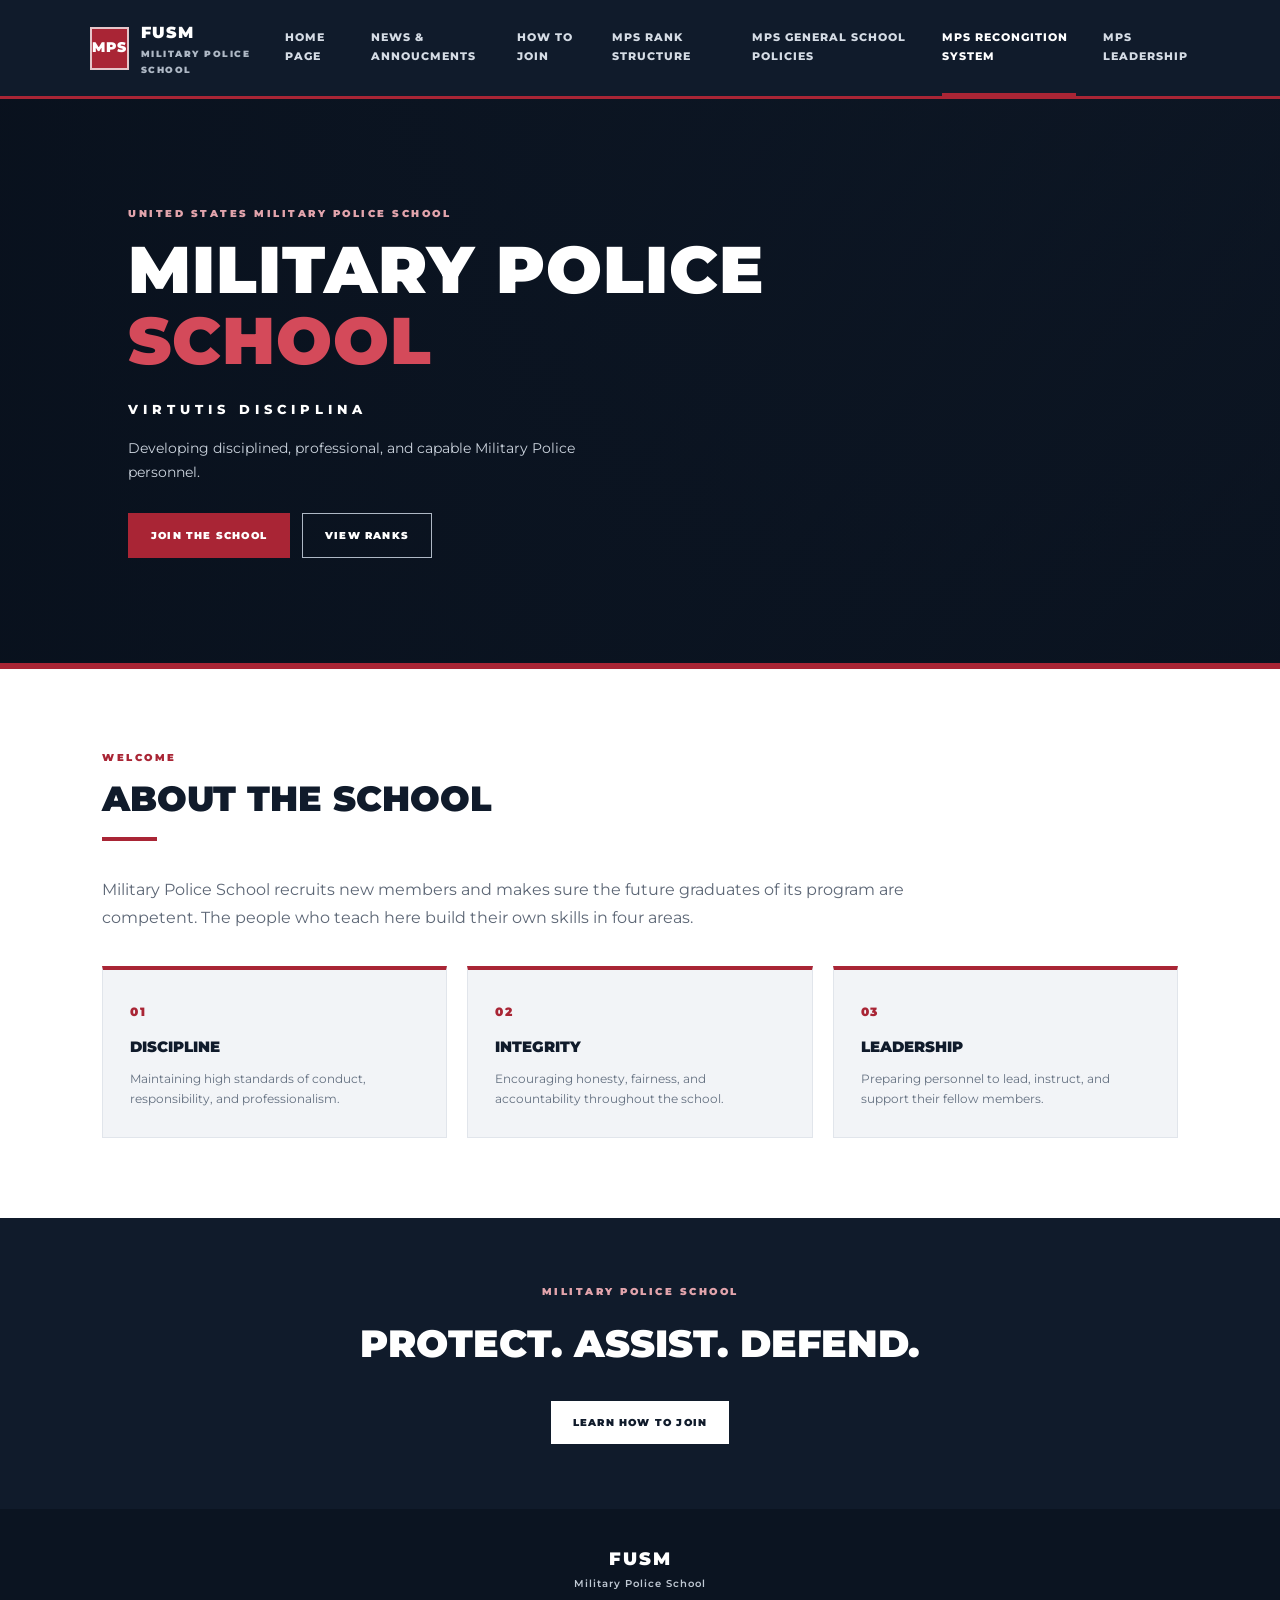
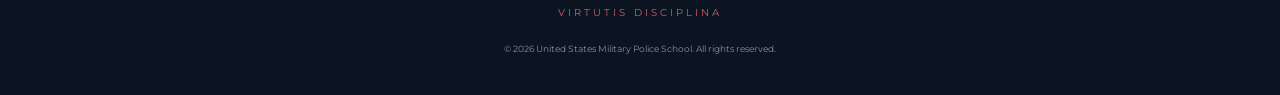
==== commit 9c8923cc: "Update index.html" ====
--- a/index.html
+++ b/index.html
@@ -14,15 +14,15 @@
       <span>FUSM <small>MILITARY POLICE SCHOOL</small></span>
     </a>
     <button class="menu-button" aria-label="Toggle navigation">☰</button>
-    <nav class="nav">
-      <a class="active" href="index.html">Home</a>
-      <a href="news.html">News</a>
-      <a href="join.html">Join</a>
-      <a href="ranks.html">Ranks</a>
-      <a href="rules.html">Rules</a>
-       <a href="awards.html">Awards</a>
-      <a href="leadership.html">Leadership</a>
-    </nav>
+     <nav class="nav">
+    <a href="index.html">Home Page</a>
+    <a href="news.html">News & Annoucments</a>
+    <a href="join.html">How To Join</a>
+    <a href="ranks.html">MPS Rank Structure</a>
+    <a href="rules.html">MPS General School Policies</a>
+    <a class="active" href="awards.html">MPS Recongition System</a>
+    <a href="leadership.html">MPS Leadership</a>
+     </nav>
   </header>
 
   <main>
